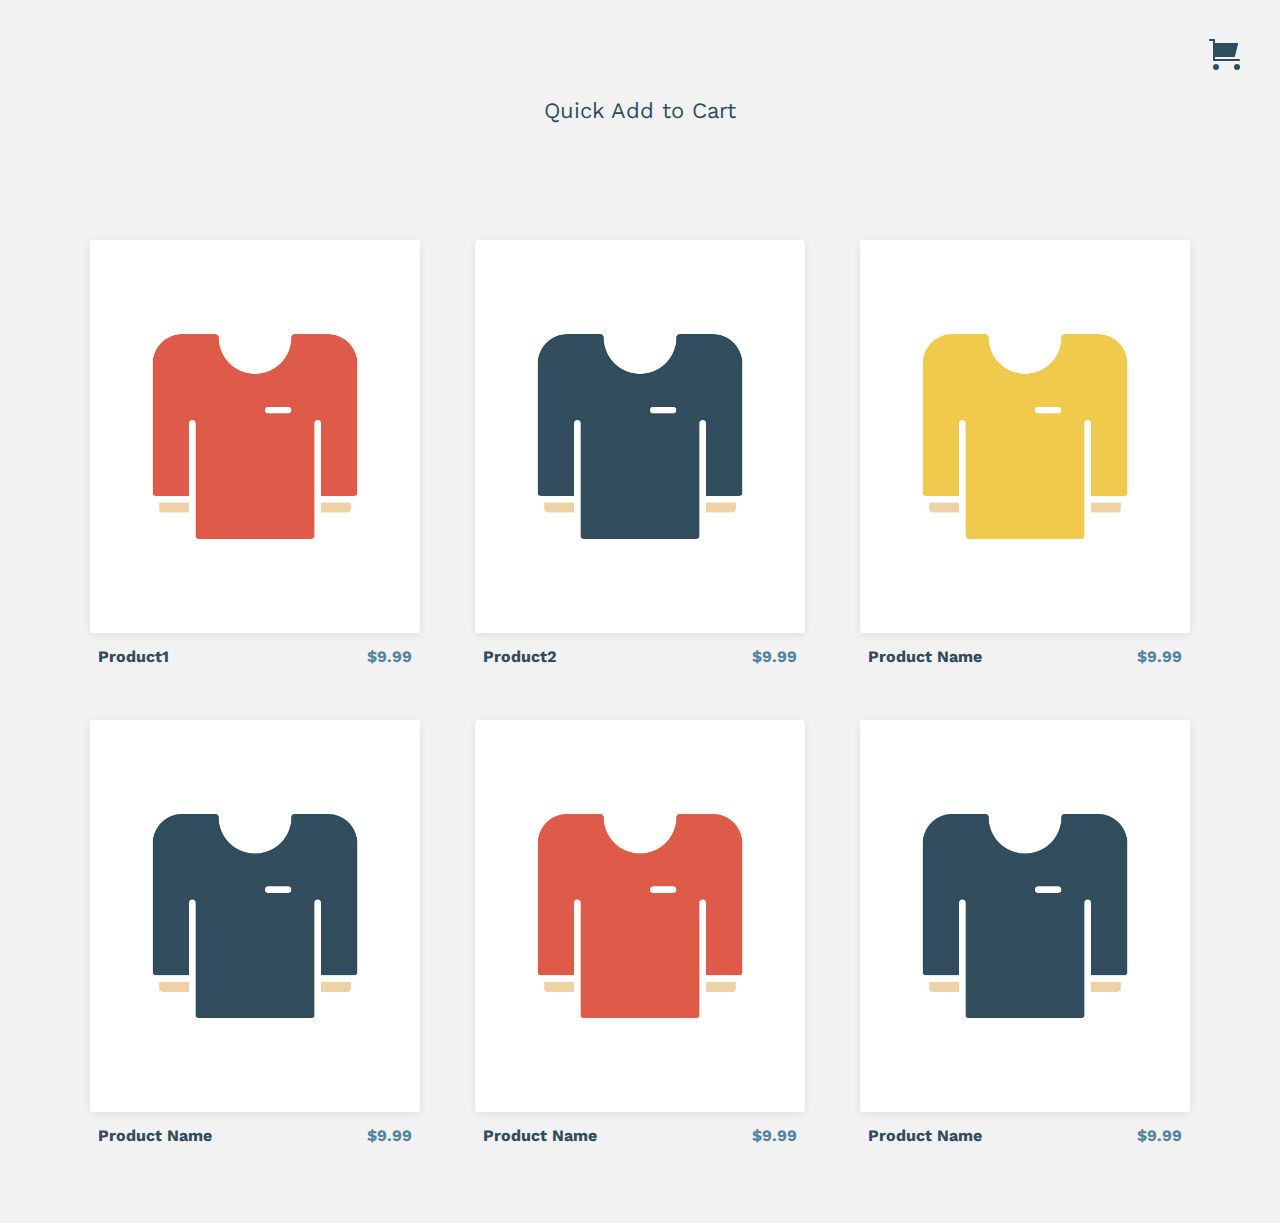
==== WebContent/index.html @ 7af97b4a "Adding View Cart functionality" ====
<!doctype html>
<html lang="en" class="no-js">
<head>
	<meta charset="UTF-8">
	<meta name="viewport" content="width=device-width, initial-scale=1">

	<link href='http://fonts.googleapis.com/css?family=Work+Sans:400,600,700' rel='stylesheet' type='text/css'>

	<link rel="stylesheet" href="css/reset.css"> <!-- CSS reset -->
	<link rel="stylesheet" href="css/style.css"> <!-- Resource style -->
	<script src="js/modernizr.js"></script> <!-- Modernizr -->
  	
	<title>MiniMart</title>
	
<script>
var itemArray = new Array();
var i = 0;
function myFunction(productName) {
	itemArray[i] = productName;
	i++;
}

//post('/contact/', {name: 'Johnny Bravo'});
function myFunction2(path, params, method) {
	params = {name:itemArray.toString()}
    method = method || "post"; // Set method to post by default if not specified.

    // The rest of this code assumes you are not using a library.
    // It can be made less wordy if you use one.
    var form = document.createElement("form");
    form.setAttribute("method", method);
    form.setAttribute("action", path);

    for(var key in params) {
        if(params.hasOwnProperty(key)) {
            var hiddenField = document.createElement("input");
            hiddenField.setAttribute("type", "hidden");
            hiddenField.setAttribute("name", key);
            hiddenField.setAttribute("value", params[key]);

            form.appendChild(hiddenField);
         }
    }

    document.body.appendChild(form);
    form.submit();
}
</script>
</head>
<body>
	<header>
		<h1>Quick Add to Cart</h1>	
	</header>

	<a href="index.html" class="cd-cart"  onclick="myFunction2('ViewCart', {name: 'Johnny Bravo'})">
		<span>0</span>
	</a>

	<ul class="cd-gallery">
		<li>
			<div class="cd-single-item">
				<a href="#0">
					<ul class="cd-slider-wrapper">
						<li><img src="img/thumb-1.jpg" alt="Preview image"></li>
						<li class="selected"><img src="img/thumb-2.jpg" alt="Preview image"></li>
						<li><img src="img/thumb-3.jpg" alt="Preview image"></li>
					</ul>
				</a>

				<div class="cd-customization">
					<div class="color selected-2" data-type="select">
						<ul>
							<li class="color-1">color-1</li>
							<li class="color-2 active">color-2</li>
							<li class="color-3">color-3</li>
						</ul>
					</div>
					
					<div class="size" data-type="select">
						<ul>
							<li class="small active">Small</li>
							<li class="medium">Medium</li>
							<li class="large">Large</li>
						</ul>
					</div>

					<button class="add-to-cart" onclick="myFunction('Product1')">
						<em>Add to Cart</em>
						<svg x="0px" y="0px" width="32px" height="32px" viewBox="0 0 32 32">
							<path stroke-dasharray="19.79 19.79" stroke-dashoffset="19.79" fill="none" stroke="#FFFFFF" stroke-width="2" stroke-linecap="square" stroke-miterlimit="10" d="M9,17l3.9,3.9c0.1,0.1,0.2,0.1,0.3,0L23,11"/>
						</svg>
					</button>
				</div> <!-- .cd-customization -->

				<button class="cd-customization-trigger">Customize</button>
			</div> <!-- .cd-single-item -->

			<div class="cd-item-info">
				<b><a href="#0">Product1</a></b>
				<em>$9.99</em>
			</div> <!-- cd-item-info -->
		</li>

		<li>
			<div class="cd-single-item">
				<a href="#0">
					<ul class="cd-slider-wrapper">
						<li class="selected"><img src="img/thumb-1.jpg" alt="Preview image"></li>
						<li><img src="img/thumb-2.jpg" alt="Preview image"></li>
						<li><img src="img/thumb-3.jpg" alt="Preview image"></li>
					</ul>
				</a>

				<div class="cd-customization">
					<div class="color" data-type="select">
						<ul>
							<li class="color-1 active">color-1</li>
							<li class="color-2">color-2</li>
							<li class="color-3">color-3</li>
						</ul>
					</div>
					
					<div class="size" data-type="select">
						<ul>
							<li class="small active">Small</li>
							<li class="medium">Medium</li>
							<li class="large">Large</li>
						</ul>
					</div>

					<button class="add-to-cart"  onclick="myFunction('Product2')">
						<em>Add to Cart</em>
						<svg x="0px" y="0px" width="32px" height="32px" viewBox="0 0 32 32">
							<path stroke-dasharray="19.79 19.79" stroke-dashoffset="19.79" fill="none" stroke="#FFFFFF" stroke-width="2" stroke-linecap="square" stroke-miterlimit="10" d="M9,17l3.9,3.9c0.1,0.1,0.2,0.1,0.3,0L23,11"/>
						</svg>
					</button>
				</div> <!-- .cd-customization -->

				<button class="cd-customization-trigger">Customize</button>
			</div> <!-- .cd-single-item -->

			<div class="cd-item-info">
				<b><a href="#0">Product2</a></b>
				<em>$9.99</em>
			</div> <!-- cd-item-info -->
		</li>

		<li>
			<div class="cd-single-item">
				<a href="#0">
					<ul class="cd-slider-wrapper">
						<li><img src="img/thumb-1.jpg" alt="Preview image"></li>
						<li><img src="img/thumb-2.jpg" alt="Preview image"></li>
						<li class="selected"><img src="img/thumb-3.jpg" alt="Preview image"></li>
					</ul>
				</a>

				<div class="cd-customization">
					<div class="color selected-3" data-type="select">
						<ul>
							<li class="color-1">color-1</li>
							<li class="color-2">color-2</li>
							<li class="color-3 active">color-3</li>
						</ul>
					</div>
					
					<div class="size" data-type="select">
						<ul>
							<li class="small active">Small</li>
							<li class="medium">Medium</li>
							<li class="large">Large</li>
						</ul>
					</div>

					<button class="add-to-cart">
						<em>Add to Cart</em>
						<svg x="0px" y="0px" width="32px" height="32px" viewBox="0 0 32 32">
							<path stroke-dasharray="19.79 19.79" stroke-dashoffset="19.79" fill="none" stroke="#FFFFFF" stroke-width="2" stroke-linecap="square" stroke-miterlimit="10" d="M9,17l3.9,3.9c0.1,0.1,0.2,0.1,0.3,0L23,11"/>
						</svg>
					</button>
				</div> <!-- .cd-customization -->

				<button class="cd-customization-trigger">Customize</button>
			</div> <!-- .cd-single-item -->

			<div class="cd-item-info">
				<b><a href="#0">Product Name</a></b>
				<em>$9.99</em>
			</div> <!-- cd-item-info -->
		</li>

		<li>
			<div class="cd-single-item">
				<a href="#0">
					<ul class="cd-slider-wrapper">
						<li class="selected"><img src="img/thumb-1.jpg" alt="Preview image"></li>
						<li><img src="img/thumb-2.jpg" alt="Preview image"></li>
						<li><img src="img/thumb-3.jpg" alt="Preview image"></li>
					</ul>
				</a>

				<div class="cd-customization">
					<div class="color" data-type="select">
						<ul>
							<li class="color-1 active">color-1</li>
							<li class="color-2">color-2</li>
							<li class="color-3">color-3</li>
						</ul>
					</div>
					
					<div class="size" data-type="select">
						<ul>
							<li class="small active">Small</li>
							<li class="medium">Medium</li>
							<li class="large">Large</li>
						</ul>
					</div>

					<button class="add-to-cart">
						<em>Add to Cart</em>
						<svg x="0px" y="0px" width="32px" height="32px" viewBox="0 0 32 32">
							<path stroke-dasharray="19.79 19.79" stroke-dashoffset="19.79" fill="none" stroke="#FFFFFF" stroke-width="2" stroke-linecap="square" stroke-miterlimit="10" d="M9,17l3.9,3.9c0.1,0.1,0.2,0.1,0.3,0L23,11"/>
						</svg>
					</button>
				</div> <!-- .cd-customization -->

				<button class="cd-customization-trigger">Customize</button>
			</div> <!-- .cd-single-item -->

			<div class="cd-item-info">
				<b><a href="#0">Product Name</a></b>
				<em>$9.99</em>
			</div> <!-- cd-item-info -->
		</li>

		<li>
			<div class="cd-single-item">
				<a href="#0">
					<ul class="cd-slider-wrapper">
						<li><img src="img/thumb-1.jpg" alt="Preview image"></li>
						<li class="selected"><img src="img/thumb-2.jpg" alt="Preview image"></li>
						<li><img src="img/thumb-3.jpg" alt="Preview image"></li>
					</ul>
				</a>

				<div class="cd-customization">
					<div class="color selected-2" data-type="select">
						<ul>
							<li class="color-1">color-1</li>
							<li class="color-2 active">color-2</li>
							<li class="color-3">color-3</li>
						</ul>
					</div>
					
					<div class="size" data-type="select">
						<ul>
							<li class="small active">Small</li>
							<li class="medium">Medium</li>
							<li class="large">Large</li>
						</ul>
					</div>

					<button class="add-to-cart">
						<em>Add to Cart</em>
						<svg x="0px" y="0px" width="32px" height="32px" viewBox="0 0 32 32">
							<path stroke-dasharray="19.79 19.79" stroke-dashoffset="19.79" fill="none" stroke="#FFFFFF" stroke-width="2" stroke-linecap="square" stroke-miterlimit="10" d="M9,17l3.9,3.9c0.1,0.1,0.2,0.1,0.3,0L23,11"/>
						</svg>
					</button>
				</div> <!-- .cd-customization -->

				<button class="cd-customization-trigger">Customize</button>
			</div> <!-- .cd-single-item -->

			<div class="cd-item-info">
				<b><a href="#0">Product Name</a></b>
				<em>$9.99</em>
			</div> <!-- cd-item-info -->
		</li>

		<li>
			<div class="cd-single-item">
				<a href="#0">
					<ul class="cd-slider-wrapper">
						<li class="selected"><img src="img/thumb-1.jpg" alt="Preview image"></li>
						<li><img src="img/thumb-2.jpg" alt="Preview image"></li>
						<li><img src="img/thumb-3.jpg" alt="Preview image"></li>
					</ul>
				</a>

				<div class="cd-customization">
					<div class="color" data-type="select">
						<ul>
							<li class="color-1 active">color-1</li>
							<li class="color-2">color-2</li>
							<li class="color-3">color-3</li>
						</ul>
					</div>
					
					<div class="size" data-type="select">
						<ul>
							<li class="small active">Small</li>
							<li class="medium">Medium</li>
							<li class="large">Large</li>
						</ul>
					</div>

					<button class="add-to-cart">
						<em>Add to Cart</em>
						<svg x="0px" y="0px" width="32px" height="32px" viewBox="0 0 32 32">
							<path stroke-dasharray="19.79 19.79" stroke-dashoffset="19.79" fill="none" stroke="#FFFFFF" stroke-width="2" stroke-linecap="square" stroke-miterlimit="10" d="M9,17l3.9,3.9c0.1,0.1,0.2,0.1,0.3,0L23,11"/>
						</svg>
					</button>
				</div> <!-- .cd-customization -->

				<button class="cd-customization-trigger">Customize</button>
			</div> <!-- .cd-single-item -->

			<div class="cd-item-info">
				<b><a href="#0">Product Name</a></b>
				<em>$9.99</em>
			</div> <!-- cd-item-info -->
		</li>
	</ul> <!-- cd-gallery -->
<script src="js/jquery-2.1.4.js"></script>
<script src="js/main.js"></script> <!-- Resource jQuery -->
</body>
</html>
---- WebContent/css/style.css ----
/* -------------------------------- 

Primary style

-------------------------------- */
*, *::after, *::before {
  box-sizing: border-box;
}

html {
  font-size: 62.5%;
}

body {
  font-size: 1.6rem;
  font-family: "Work Sans", sans-serif;
  color: #314d5d;
  background-color: #f2f2f2;
}

a {
  color: #de5b48;
  text-decoration: none;
}

img, svg {
  max-width: 100%;
}

button {
  -webkit-appearance: none;
  -moz-appearance: none;
  -ms-appearance: none;
  -o-appearance: none;
  appearance: none;
  cursor: pointer;
  border: none;
  padding: 0;
}
button:focus {
  outline: none;
}

header {
  height: 80px;
  position: relative;
  padding-top: 40px;
}
header h1 {
  text-align: center;
  width: 90%;
  margin: 0 auto;
}
@media only screen and (min-width: 768px) {
  header {
    height: 200px;
    padding-top: 100px;
  }
  header h1 {
    font-size: 2.2rem;
  }
}

/* -------------------------------- 

Cart button

-------------------------------- */
.cd-cart {
  position: absolute;
  z-index: 2;
  top: 24px;
  right: 10px;
  height: 50px;
  width: 50px;
  background: url(../img/cd-icon-cart.svg) no-repeat center center;
}
.cd-cart span {
  /* number of items added to the cart */
  position: absolute;
  top: 2px;
  right: 5px;
  height: 18px;
  width: 18px;
  line-height: 18px;
  background-color: #46b29d;
  color: #ffffff;
  font-size: 1rem;
  font-weight: bold;
  text-align: center;
  border-radius: 50%;
  /* scale it down if no products have been added to the cart */
  -webkit-transform: scale(0);
  -moz-transform: scale(0);
  -ms-transform: scale(0);
  -o-transform: scale(0);
  transform: scale(0);
  -webkit-transition: -webkit-transform 0.2s 0s;
  -moz-transition: -moz-transform 0.2s 0s;
  transition: transform 0.2s 0s;
}
.cd-cart.items-added span {
  /* counter visible when a product is added to the cart */
  -webkit-transform: scale(1);
  -moz-transform: scale(1);
  -ms-transform: scale(1);
  -o-transform: scale(1);
  transform: scale(1);
}
@media only screen and (min-width: 1100px) {
  .cd-cart {
    position: fixed;
    top: 30px;
    right: 30px;
  }
}

/* -------------------------------- 

Gallery grid

-------------------------------- */
.cd-gallery {
  width: 90%;
  max-width: 1100px;
  margin: 1.5em auto;
}
.cd-gallery > li {
  margin-bottom: 2em;
}
@media only screen and (min-width: 768px) {
  .cd-gallery {
    margin-top: 2em;
  }
  .cd-gallery::after {
    clear: both;
    content: "";
    display: table;
  }
  .cd-gallery > li {
    width: 48%;
    float: left;
    margin: 0 4% 6% 0;
  }
  .cd-gallery > li:nth-of-type(2n) {
    margin-right: 0;
  }
}
@media only screen and (min-width: 1100px) {
  .cd-gallery {
    margin-top: 2.5em;
  }
  .cd-gallery > li {
    width: 30%;
    float: left;
    margin: 0 5% 5% 0;
  }
  .cd-gallery > li:nth-of-type(2n) {
    margin-right: 5%;
  }
  .cd-gallery > li:nth-of-type(3n) {
    margin-right: 0;
  }
}

/* -------------------------------- 

Single Item

-------------------------------- */
.cd-single-item {
  position: relative;
}
.cd-single-item > a {
  display: block;
  background-color: #ffffff;
  box-shadow: 0 2px 10px rgba(0, 0, 0, 0.08);
  border-radius: 4px;
}
.no-touch .cd-single-item:hover .cd-customization, .cd-single-item.hover .cd-customization {
  /* product customization visible */
  pointer-events: auto;
  visibility: visible;
  opacity: 1;
  -webkit-transition: opacity 0.2s 0s, visiblity 0s 0s;
  -moz-transition: opacity 0.2s 0s, visiblity 0s 0s;
  transition: opacity 0.2s 0s, visiblity 0s 0s;
}
.no-touch .cd-single-item:hover .cd-customization-trigger, .cd-single-item.hover .cd-customization-trigger {
  /* this is the settings icon - visible on touch devices only */
  display: none;
}

/* -------------------------------- 

Product Slider

-------------------------------- */
.cd-slider-wrapper {
  position: relative;
  overflow: hidden;
}
.cd-slider-wrapper li {
  position: absolute;
  top: 0;
  left: 0;
  visibility: hidden;
  /* Force Hardware Acceleration in WebKit */
  -webkit-transform: translateZ(0);
  -moz-transform: translateZ(0);
  -ms-transform: translateZ(0);
  -o-transform: translateZ(0);
  transform: translateZ(0);
  -webkit-backface-visibility: hidden;
  backface-visibility: hidden;
  /* by default, move the product image on the right*/
  -webkit-transform: translateX(100%);
  -moz-transform: translateX(100%);
  -ms-transform: translateX(100%);
  -o-transform: translateX(100%);
  transform: translateX(100%);
  -webkit-transition: -webkit-transform 0.3s 0s, visibility 0s 0.3s;
  -moz-transition: -moz-transform 0.3s 0s, visibility 0s 0.3s;
  transition: transform 0.3s 0s, visibility 0s 0.3s;
}
.cd-slider-wrapper li.selected {
  /* this is the visible product image */
  position: relative;
  visibility: visible;
  z-index: 1;
  -webkit-transform: translateX(0);
  -moz-transform: translateX(0);
  -ms-transform: translateX(0);
  -o-transform: translateX(0);
  transform: translateX(0);
  -webkit-transition: -webkit-transform 0.3s 0s, visibility 0s 0s;
  -moz-transition: -moz-transform 0.3s 0s, visibility 0s 0s;
  transition: transform 0.3s 0s, visibility 0s 0s;
}
.cd-slider-wrapper li.move-left {
  /* move the product image on the left */
  -webkit-transform: translateX(-100%);
  -moz-transform: translateX(-100%);
  -ms-transform: translateX(-100%);
  -o-transform: translateX(-100%);
  transform: translateX(-100%);
}
.cd-slider-wrapper img {
  width: 100%;
  display: block;
  border-radius: 4px;
}

/* -------------------------------- 

Product Customization

-------------------------------- */
.cd-customization {
  position: absolute;
  z-index: 2;
  left: 0;
  bottom: 0;
  width: 100%;
  padding: 16px;
  visibility: hidden;
  opacity: 0;
  pointer-events: none;
  -webkit-transition: opacity 0.2s 0s, visibility 0s 0.2s;
  -moz-transition: opacity 0.2s 0s, visibility 0s 0.2s;
  transition: opacity 0.2s 0s, visibility 0s 0.2s;
}
.cd-customization::after {
  clear: both;
  content: "";
  display: table;
}
.cd-customization > * {
  float: left;
}
.cd-customization .color, .cd-customization .size, .cd-customization .add-to-cart {
  height: 34px;
  border-radius: 3px;
  position: relative;
  overflow: hidden;
}
.cd-customization .color, .cd-customization .size {
  /* these are the color and size options */
  display: inline-block;
  cursor: pointer;
  box-shadow: inset 0 0 0 1px #e5e5e5;
  /* Force Hardware Acceleration - fix a bug on Safari */
  -webkit-transform: translateZ(0);
  -moz-transform: translateZ(0);
  -ms-transform: translateZ(0);
  -o-transform: translateZ(0);
  transform: translateZ(0);
  -webkit-backface-visibility: hidden;
  backface-visibility: hidden;
}
.cd-customization .color:hover, .cd-customization .size:hover {
  box-shadow: inset 0 0 0 1px #cccccc;
}
.cd-customization .color ul, .cd-customization .size ul {
  display: inline-block;
  position: absolute;
  left: 50%;
  top: 50%;
  bottom: auto;
  right: auto;
  -webkit-transform: translateX(-50%) translateY(-50%);
  -moz-transform: translateX(-50%) translateY(-50%);
  -ms-transform: translateX(-50%) translateY(-50%);
  -o-transform: translateX(-50%) translateY(-50%);
  transform: translateX(-50%) translateY(-50%);
  width: 100%;
  border-radius: 3px;
  border: 1px solid transparent;
}
.cd-customization .color li, .cd-customization .size li {
  position: relative;
  height: 34px;
}
.cd-customization .color ul li:first-of-type, .cd-customization .size ul li:first-of-type {
  /* arrange list items according to the selected color/size option */
  -webkit-transform: translateY(100%);
  -moz-transform: translateY(100%);
  -ms-transform: translateY(100%);
  -o-transform: translateY(100%);
  transform: translateY(100%);
  border-radius: 0;
}
.cd-customization .color ul li:nth-of-type(2), .cd-customization .size ul li:nth-of-type(2) {
  -webkit-transform: translateY(-100%);
  -moz-transform: translateY(-100%);
  -ms-transform: translateY(-100%);
  -o-transform: translateY(-100%);
  transform: translateY(-100%);
  border-radius: 3px 3px 0 0;
}
.cd-customization .color ul li:nth-of-type(3), .cd-customization .size ul li:nth-of-type(3) {
  -webkit-transform: translateY(0);
  -moz-transform: translateY(0);
  -ms-transform: translateY(0);
  -o-transform: translateY(0);
  transform: translateY(0);
  border-radius: 0 0 3px 3px;
}
.cd-customization .color.selected-2 ul li:first-of-type, .cd-customization .color.selected-2 ul li:nth-of-type(2), .cd-customization .color.selected-2 ul li:nth-of-type(3), .cd-customization .size.selected-2 ul li:first-of-type, .cd-customization .size.selected-2 ul li:nth-of-type(2), .cd-customization .size.selected-2 ul li:nth-of-type(3) {
  /* second option selected in the ul.color/ul.size list*/
  -webkit-transform: translateY(0);
  -moz-transform: translateY(0);
  -ms-transform: translateY(0);
  -o-transform: translateY(0);
  transform: translateY(0);
}
.cd-customization .color.selected-2 ul li:first-of-type, .cd-customization .size.selected-2 ul li:first-of-type {
  border-radius: 3px 3px 0 0;
}
.cd-customization .color.selected-2 ul li:nth-of-type(2), .cd-customization .size.selected-2 ul li:nth-of-type(2) {
  border-radius: 0;
}
.cd-customization .color.selected-3 ul li:first-of-type, .cd-customization .size.selected-3 ul li:first-of-type {
  /* third option selected in the ul.color/ul.size list */
  -webkit-transform: translateY(0);
  -moz-transform: translateY(0);
  -ms-transform: translateY(0);
  -o-transform: translateY(0);
  transform: translateY(0);
  border-radius: 3px 3px 0 0;
}
.cd-customization .color.selected-3 ul li:nth-of-type(2), .cd-customization .size.selected-3 ul li:nth-of-type(2) {
  -webkit-transform: translateY(100%);
  -moz-transform: translateY(100%);
  -ms-transform: translateY(100%);
  -o-transform: translateY(100%);
  transform: translateY(100%);
  border-radius: 0 0 3px 3px;
}
.cd-customization .color.selected-3 ul li:nth-of-type(3), .cd-customization .size.selected-3 ul li:nth-of-type(3) {
  -webkit-transform: translateY(-100%);
  -moz-transform: translateY(-100%);
  -ms-transform: translateY(-100%);
  -o-transform: translateY(-100%);
  transform: translateY(-100%);
  border-radius: 0;
}
.cd-customization .color.is-open, .cd-customization .size.is-open {
  /* color/size list open - make ul element visible */
  overflow: visible;
  box-shadow: none;
}
.cd-customization .color.is-open::after, .cd-customization .size.is-open::after {
  /* remove the arrow icon for the size option element */
  display: none;
}
.cd-customization .color.is-open ul, .cd-customization .size.is-open ul {
  box-shadow: 0 2px 3px rgba(0, 0, 0, 0.1);
  border-color: #e5e5e5;
  background-color: #ffffff;
}
.cd-customization .color.is-open li:hover, .cd-customization .color.is-open li.active, .cd-customization .size.is-open li:hover, .cd-customization .size.is-open li.active {
  background-color: #f2f2f2;
}
.cd-customization .color {
  width: 34px;
}
.cd-customization .color li {
  /* replace color name with colored circle */
  overflow: hidden;
  text-indent: 100%;
  white-space: nowrap;
  color: transparent;
}
.cd-customization .color li::before {
  /* this is the colored circle */
  content: '';
  position: absolute;
  left: 50%;
  top: 50%;
  bottom: auto;
  right: auto;
  -webkit-transform: translateX(-50%) translateY(-50%);
  -moz-transform: translateX(-50%) translateY(-50%);
  -ms-transform: translateX(-50%) translateY(-50%);
  -o-transform: translateX(-50%) translateY(-50%);
  transform: translateX(-50%) translateY(-50%);
  height: 10px;
  width: 10px;
  border-radius: 50%;
}
.cd-customization .color li.color-1::before {
  background-color: #314d5d;
}
.cd-customization .color li.color-2::before {
  background-color: #de5b48;
}
.cd-customization .color li.color-3::before {
  background-color: #f0ca4d;
}
.cd-customization .size {
  margin: 0 6px;
}
.cd-customization .size::after {
  /* arrow icon for the size option element */
  content: '';
  position: absolute;
  right: 7px;
  top: 50%;
  margin-top: -8px;
  display: block;
  width: 16px;
  height: 16px;
  background: url("../img/cd-icon-arrow.svg") no-repeat center center;
  pointer-events: none;
}
.cd-customization .size li {
  padding: 0 1em;
}
.cd-customization .size, .cd-customization .add-to-cart {
  width: calc(50% - 23px);
}
.cd-customization .size li, .cd-customization .add-to-cart {
  font-size: 1.2rem;
  font-weight: 600;
  text-transform: uppercase;
  line-height: 34px;
}
.cd-customization .add-to-cart {
  color: #ffffff;
  background-color: #46b29d;
  -webkit-font-smoothing: antialiased;
  -moz-osx-font-smoothing: grayscale;
}
.no-touch .cd-customization .add-to-cart:hover {
  background-color: #55bca8;
}
.cd-customization .add-to-cart em {
  /* this is the button text message */
  position: absolute;
  top: 0;
  left: 0;
  width: 100%;
  height: 100%;
  /* Force Hardware Acceleration */
  -webkit-transform: translateZ(0);
  -moz-transform: translateZ(0);
  -ms-transform: translateZ(0);
  -o-transform: translateZ(0);
  transform: translateZ(0);
  -webkit-backface-visibility: hidden;
  backface-visibility: hidden;
  -webkit-transition: -webkit-transform 0.3s;
  -moz-transition: -moz-transform 0.3s;
  transition: transform 0.3s;
}
.cd-customization .add-to-cart svg {
  /* this is the check icon */
  position: absolute;
  left: 50%;
  top: 50%;
  width: 100%;
  /* move the icon on the right - outside the button */
  -webkit-transform: translateX(50%) translateY(-50%);
  -moz-transform: translateX(50%) translateY(-50%);
  -ms-transform: translateX(50%) translateY(-50%);
  -o-transform: translateX(50%) translateY(-50%);
  transform: translateX(50%) translateY(-50%);
  -webkit-transition: -webkit-transform 0.3s;
  -moz-transition: -moz-transform 0.3s;
  transition: transform 0.3s;
}
.cd-customization .add-to-cart.is-added em {
  /* product added to the cart - hide text message on the left with no transition*/
  color: transparent;
  -webkit-transform: translateX(-100%);
  -moz-transform: translateX(-100%);
  -ms-transform: translateX(-100%);
  -o-transform: translateX(-100%);
  transform: translateX(-100%);
  -webkit-transition: -webkit-transform 0s;
  -moz-transition: -moz-transform 0s;
  transition: transform 0s;
}
.cd-customization .add-to-cart.is-added svg {
  /* product added to the cart - move the svg back inside the button */
  -webkit-transform: translateX(-50%) translateY(-50%);
  -moz-transform: translateX(-50%) translateY(-50%);
  -ms-transform: translateX(-50%) translateY(-50%);
  -o-transform: translateX(-50%) translateY(-50%);
  transform: translateX(-50%) translateY(-50%);
  -webkit-transition: -webkit-transform 0s;
  -moz-transition: -moz-transform 0s;
  transition: transform 0s;
}

/* -------------------------------- 

Settings icon - touch devices only

-------------------------------- */
.cd-customization-trigger {
  position: absolute;
  z-index: 2;
  right: 0px;
  bottom: 0px;
  height: 40px;
  width: 40px;
  /* replace text with an icon */
  overflow: hidden;
  text-indent: 100%;
  white-space: nowrap;
  color: transparent;
  background: url(../img/cd-icon-settings.svg) no-repeat center center;
  display: none;
}
.touch .cd-customization-trigger {
  display: block;
}

/* -------------------------------- 

Product Info (title + price)

-------------------------------- */
.cd-item-info {
  padding: 1em .5em 0;
  color: #314d5d;
  font-weight: bold;
}
.cd-item-info::after {
  clear: both;
  content: "";
  display: table;
}
.cd-item-info b {
  float: left;
}
.cd-item-info em {
  float: right;
  color: #5484a0;
}
.cd-item-info a {
  color: #314d5d;
}
.cd-item-info a:hover {
  text-decoration: underline;
}
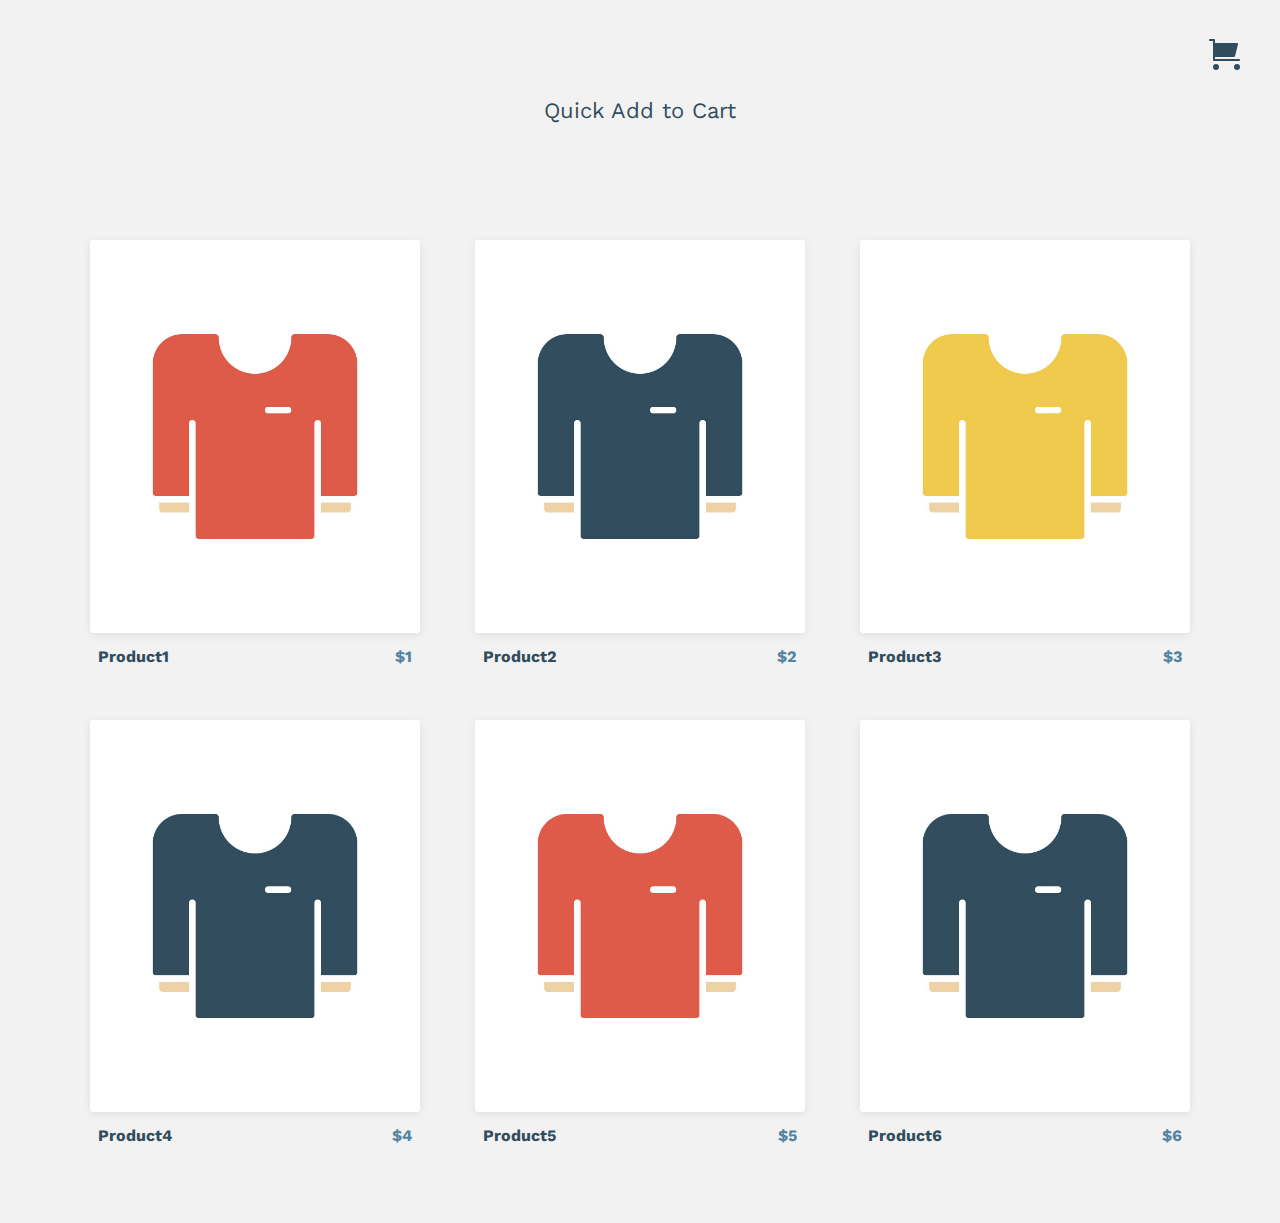
==== commit a0d02af6: "ViewCartServlet.java" ====
--- a/WebContent/index.html
+++ b/WebContent/index.html
@@ -52,7 +52,7 @@
 		<h1>Quick Add to Cart</h1>	
 	</header>
 
-	<a href="index.html" class="cd-cart"  onclick="myFunction2('ViewCart', {name: 'Johnny Bravo'})">
+	<a href="#0" class="cd-cart"  onclick="myFunction2('ViewCart', {name: 'Johnny Bravo'})">
 		<span>0</span>
 	</a>
 
@@ -97,7 +97,7 @@
 
 			<div class="cd-item-info">
 				<b><a href="#0">Product1</a></b>
-				<em>$9.99</em>
+				<em>$1</em>
 			</div> <!-- cd-item-info -->
 		</li>
 
@@ -141,7 +141,7 @@
 
 			<div class="cd-item-info">
 				<b><a href="#0">Product2</a></b>
-				<em>$9.99</em>
+				<em>$2</em>
 			</div> <!-- cd-item-info -->
 		</li>
 
@@ -172,20 +172,20 @@
 						</ul>
 					</div>
 
-					<button class="add-to-cart">
-						<em>Add to Cart</em>
-						<svg x="0px" y="0px" width="32px" height="32px" viewBox="0 0 32 32">
-							<path stroke-dasharray="19.79 19.79" stroke-dashoffset="19.79" fill="none" stroke="#FFFFFF" stroke-width="2" stroke-linecap="square" stroke-miterlimit="10" d="M9,17l3.9,3.9c0.1,0.1,0.2,0.1,0.3,0L23,11"/>
-						</svg>
-					</button>
-				</div> <!-- .cd-customization -->
-
-				<button class="cd-customization-trigger">Customize</button>
-			</div> <!-- .cd-single-item -->
-
-			<div class="cd-item-info">
-				<b><a href="#0">Product Name</a></b>
-				<em>$9.99</em>
+					<button class="add-to-cart" onclick="myFunction('Product3')">
+						<em>Add to Cart</em>
+						<svg x="0px" y="0px" width="32px" height="32px" viewBox="0 0 32 32">
+							<path stroke-dasharray="19.79 19.79" stroke-dashoffset="19.79" fill="none" stroke="#FFFFFF" stroke-width="2" stroke-linecap="square" stroke-miterlimit="10" d="M9,17l3.9,3.9c0.1,0.1,0.2,0.1,0.3,0L23,11"/>
+						</svg>
+					</button>
+				</div> <!-- .cd-customization -->
+
+				<button class="cd-customization-trigger">Customize</button>
+			</div> <!-- .cd-single-item -->
+
+			<div class="cd-item-info">
+				<b><a href="#0">Product3</a></b>
+				<em>$3</em>
 			</div> <!-- cd-item-info -->
 		</li>
 
@@ -216,20 +216,20 @@
 						</ul>
 					</div>
 
-					<button class="add-to-cart">
-						<em>Add to Cart</em>
-						<svg x="0px" y="0px" width="32px" height="32px" viewBox="0 0 32 32">
-							<path stroke-dasharray="19.79 19.79" stroke-dashoffset="19.79" fill="none" stroke="#FFFFFF" stroke-width="2" stroke-linecap="square" stroke-miterlimit="10" d="M9,17l3.9,3.9c0.1,0.1,0.2,0.1,0.3,0L23,11"/>
-						</svg>
-					</button>
-				</div> <!-- .cd-customization -->
-
-				<button class="cd-customization-trigger">Customize</button>
-			</div> <!-- .cd-single-item -->
-
-			<div class="cd-item-info">
-				<b><a href="#0">Product Name</a></b>
-				<em>$9.99</em>
+					<button class="add-to-cart"  onclick="myFunction('Product4')">
+						<em>Add to Cart</em>
+						<svg x="0px" y="0px" width="32px" height="32px" viewBox="0 0 32 32">
+							<path stroke-dasharray="19.79 19.79" stroke-dashoffset="19.79" fill="none" stroke="#FFFFFF" stroke-width="2" stroke-linecap="square" stroke-miterlimit="10" d="M9,17l3.9,3.9c0.1,0.1,0.2,0.1,0.3,0L23,11"/>
+						</svg>
+					</button>
+				</div> <!-- .cd-customization -->
+
+				<button class="cd-customization-trigger">Customize</button>
+			</div> <!-- .cd-single-item -->
+
+			<div class="cd-item-info">
+				<b><a href="#0">Product4</a></b>
+				<em>$4</em>
 			</div> <!-- cd-item-info -->
 		</li>
 
@@ -260,20 +260,20 @@
 						</ul>
 					</div>
 
-					<button class="add-to-cart">
-						<em>Add to Cart</em>
-						<svg x="0px" y="0px" width="32px" height="32px" viewBox="0 0 32 32">
-							<path stroke-dasharray="19.79 19.79" stroke-dashoffset="19.79" fill="none" stroke="#FFFFFF" stroke-width="2" stroke-linecap="square" stroke-miterlimit="10" d="M9,17l3.9,3.9c0.1,0.1,0.2,0.1,0.3,0L23,11"/>
-						</svg>
-					</button>
-				</div> <!-- .cd-customization -->
-
-				<button class="cd-customization-trigger">Customize</button>
-			</div> <!-- .cd-single-item -->
-
-			<div class="cd-item-info">
-				<b><a href="#0">Product Name</a></b>
-				<em>$9.99</em>
+					<button class="add-to-cart"  onclick="myFunction('Product5')">
+						<em>Add to Cart</em>
+						<svg x="0px" y="0px" width="32px" height="32px" viewBox="0 0 32 32">
+							<path stroke-dasharray="19.79 19.79" stroke-dashoffset="19.79" fill="none" stroke="#FFFFFF" stroke-width="2" stroke-linecap="square" stroke-miterlimit="10" d="M9,17l3.9,3.9c0.1,0.1,0.2,0.1,0.3,0L23,11"/>
+						</svg>
+					</button>
+				</div> <!-- .cd-customization -->
+
+				<button class="cd-customization-trigger">Customize</button>
+			</div> <!-- .cd-single-item -->
+
+			<div class="cd-item-info">
+				<b><a href="#0">Product5</a></b>
+				<em>$5</em>
 			</div> <!-- cd-item-info -->
 		</li>
 
@@ -304,20 +304,20 @@
 						</ul>
 					</div>
 
-					<button class="add-to-cart">
-						<em>Add to Cart</em>
-						<svg x="0px" y="0px" width="32px" height="32px" viewBox="0 0 32 32">
-							<path stroke-dasharray="19.79 19.79" stroke-dashoffset="19.79" fill="none" stroke="#FFFFFF" stroke-width="2" stroke-linecap="square" stroke-miterlimit="10" d="M9,17l3.9,3.9c0.1,0.1,0.2,0.1,0.3,0L23,11"/>
-						</svg>
-					</button>
-				</div> <!-- .cd-customization -->
-
-				<button class="cd-customization-trigger">Customize</button>
-			</div> <!-- .cd-single-item -->
-
-			<div class="cd-item-info">
-				<b><a href="#0">Product Name</a></b>
-				<em>$9.99</em>
+					<button class="add-to-cart"  onclick="myFunction('Product6')">
+						<em>Add to Cart</em>
+						<svg x="0px" y="0px" width="32px" height="32px" viewBox="0 0 32 32">
+							<path stroke-dasharray="19.79 19.79" stroke-dashoffset="19.79" fill="none" stroke="#FFFFFF" stroke-width="2" stroke-linecap="square" stroke-miterlimit="10" d="M9,17l3.9,3.9c0.1,0.1,0.2,0.1,0.3,0L23,11"/>
+						</svg>
+					</button>
+				</div> <!-- .cd-customization -->
+
+				<button class="cd-customization-trigger">Customize</button>
+			</div> <!-- .cd-single-item -->
+
+			<div class="cd-item-info">
+				<b><a href="#0">Product6</a></b>
+				<em>$6</em>
 			</div> <!-- cd-item-info -->
 		</li>
 	</ul> <!-- cd-gallery -->
